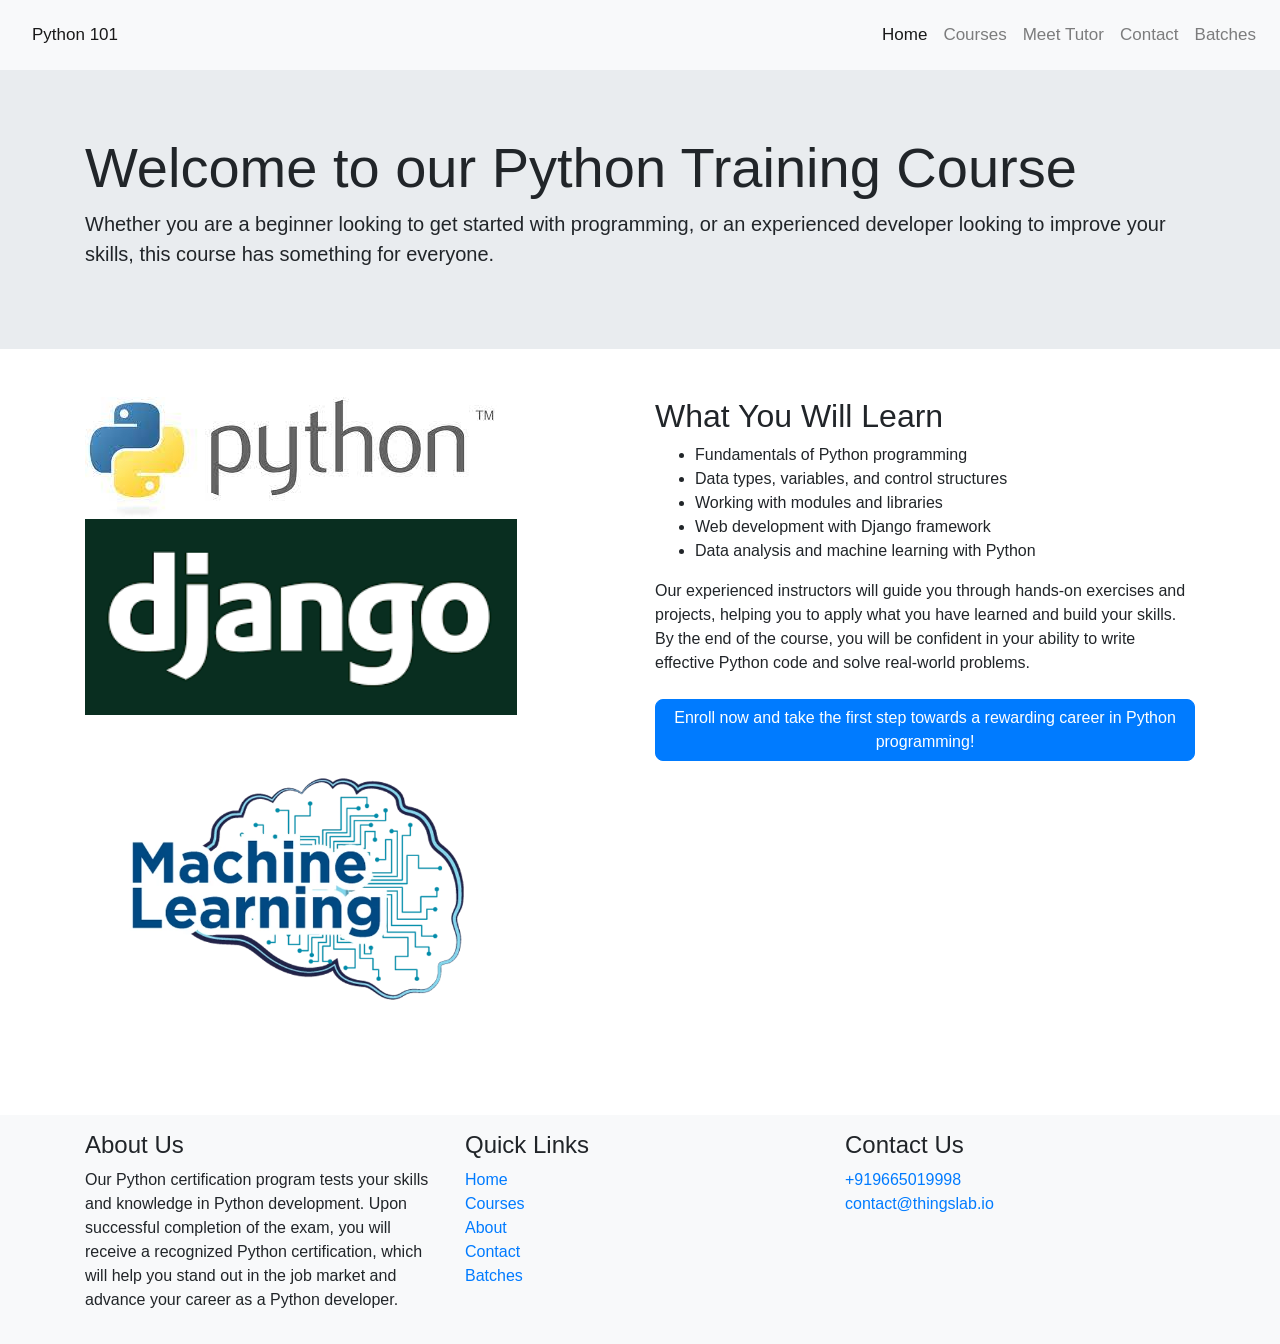
==== index.html @ 517a636e "python 101" ====
<html>
  <head>
    <title>Python Training</title>
    <link rel="stylesheet" href="https://stackpath.bootstrapcdn.com/bootstrap/4.5.2/css/bootstrap.min.css" integrity="sha384-JcKb8q3iqJ61gNV9KGb8thSsNjpSL0n8PARn9HuZOnIxN0hoP+VmmDGMN5t9UJ0Z" crossorigin="anonymous">
    <link rel="stylesheet" type="text/css" href="styles.css">
  </head>
  <body>

    <nav class="navbar navbar-expand-lg navbar-light bg-light">
      <a class="navbar-brand" href="#">Python 101</a>
      <button class="navbar-toggler" type="button" data-toggle="collapse" data-target="#navbarNav" aria-controls="navbarNav" aria-expanded="false" aria-label="Toggle navigation">
        <span class="navbar-toggler-icon"></span>
      </button>
      <div class="collapse navbar-collapse" id="navbarNav">
        <ul class="navbar-nav ml-auto">
          <li class="nav-item active">
            <a class="nav-link" href="index.html">Home</a>
          </li>
          <li class="nav-item">
		  <a class="nav-link" href="courses.html"> Courses</a>
          </li>
          <li class="nav-item">
            <a class="nav-link" href="about.html">Meet Tutor</a>
          </li>
          <li class="nav-item">
            <a class="nav-link" href="contact.html">Contact</a>
          </li>
          <li class="nav-item">
            <a class="nav-link" href="timeslots.html">Batches</a>
          </li>
        </ul>
      </div>
    </nav>
    <div class="jumbotron jumbotron-fluid">
      <div class="container">
        <h1 class="display-4">Welcome to our Python Training Course</h1>
        <p class="lead">Whether you are a beginner looking to get started with programming, or an experienced developer looking to improve your skills, this course has something for everyone.</p>
      </div>
    </div>
    <div class="container mt-5">
      <div class="row">
        <div class="col-md-6">
		<a href="courses.html"><img src="py.jpeg"  class="img-fluid" alt="Python logo"></a>
		<a href="courses.html"><img src="dj.png" style="width: 80%" class="img-fluid" alt="Django logo"></a>
		<a href="courses.html"><img src="ml.webp" class="img-fluid" style="width: 80%"    alt="Django logo"></a>
        </div>
        <div class="col-md-6">
          <h2>What You Will Learn</h2>
          <ul>
            <li>Fundamentals of Python programming</li>
            <li>Data types, variables, and control structures</li>
            <li>Working with modules and libraries</li>
            <li>Web development with Django framework</li>
            <li>Data analysis and machine learning with Python</li>
          </ul>
          <p>Our experienced instructors will guide you through hands-on exercises and projects, helping you to apply what you have learned and build your skills. By the end of the course, you will be confident in your ability to write effective Python code and solve real-world problems.</p>
          <div class="cta mt-4">
            <a href="courses.html" class="btn btn-primary">Enroll now and take the first step towards a rewarding career in Python programming!</a>
          </div>
        </div>
      </div>
    </div>
    <footer class="bg-light py-3 mt-5">
      <div class="container">
        <div class="row">
          <div class="col-md-4">
            <h4>About Us</h4>
            <p>

	    Our Python certification program tests your skills and knowledge in Python development. Upon successful completion of the exam, you will receive a recognized Python certification, which will help you stand out in the job market and advance your career as a Python developer.


</p>
          </div>
          <div class="col-md-4">
            <h4>Quick Links</h4>
            <ul class="list-unstyled">
              <li><a href="/">Home</a></li>
              <li><a href="courses.html">Courses</a></li>
              <li><a href="about.html">About</a></li>
              <li><a href="contact.html">Contact</a></li>
              <li><a href="timeslots.html">Batches</a></li>
            </ul>
          </div>
          <div class="col-md-4">
            <h4>Contact Us</h4>
            <p>
            <a href="tel:+919665019998">+919665019998</a><br>
            <a href="mailto:contact@thingslab.io">contact@thingslab.io</a></p>
          </div>
        </div>
      </div>
    </footer>
		 <script src="https://code.jquery.com/jquery-3.3.1.slim.min.js" integrity="sha384-q8i/X+965DzO0rT7abK41JStQIAqVgRVzpbzo5smXKp4YfRvH+8abtTE1Pi6jizo" crossorigin="anonymous"></script>
<script src="https://cdn.jsdelivr.net/npm/popper.js@1.14.3/dist/umd/popper.min.js" integrity="sha384-ZMP7rVo3mIykV+2+9J3UJ46jBk0WLaUAdn689aCwoqbBJiSnjAK/l8WvCWPIPm49" crossorigin="anonymous"></script>
<script src="https://cdn.jsdelivr.net/npm/bootstrap@4.1.3/dist/js/bootstrap.min.js" integrity="sha384-ChfqqxuZUCnJSK3+MXmPNIyE6ZbWh2IMqE241rYiqJxyMiZ6OW/JmZQ5stwEULTy" crossorigin="anonymous"></script>
---- styles.css ----
/* Style the navigation bar */
.navbar {
  background-color: #333;
  overflow: hidden;
}

/* Style the navigation links */
.navbar a {
  float: left;
  color: #f2f2f2;
  text-align: center;
  padding: 14px 16px;
  text-decoration: none;
  font-size: 17px;
}

/* Change the color of links on hover */
.navbar a:hover {
  background-color: #ddd;
  color: black;
}

/* Add a color to the active/current link */
.navbar a.active {
  background-color: #4CAF50;
  color: white;
}

/* Style the header */
.header {
  background-color: #f1f1f1;
  padding: 10px;
}

/* Style the content */
.content {
  background-color: #f1f1f1;
  padding: 10px;
}

/* Style the footer */
.footer {
  background-color: #333;
  color: white;
  padding: 15px;
}

/* Responsive layout - make the navigation bar and the content (inside the section and aside) sit on top of each other instead of next to each other */
@media (max-width: 600px) {
  .navbar, .content {
    width: 100%;
    float: none;
  }
}

/* Add a hover effect to the buttons */
.btn:hover {
  opacity: 0.8;
}

/* Add some rounded corners to the buttons */
.btn {
  border-radius: 8px;
}

/* Add a drop shadow to the form container */
.form-container {
  box-shadow: 0 4px 8px 0 rgba(0, 0, 0, 0.2), 0 6px 20px 0 rgba(0, 0, 0, 0.19);
}
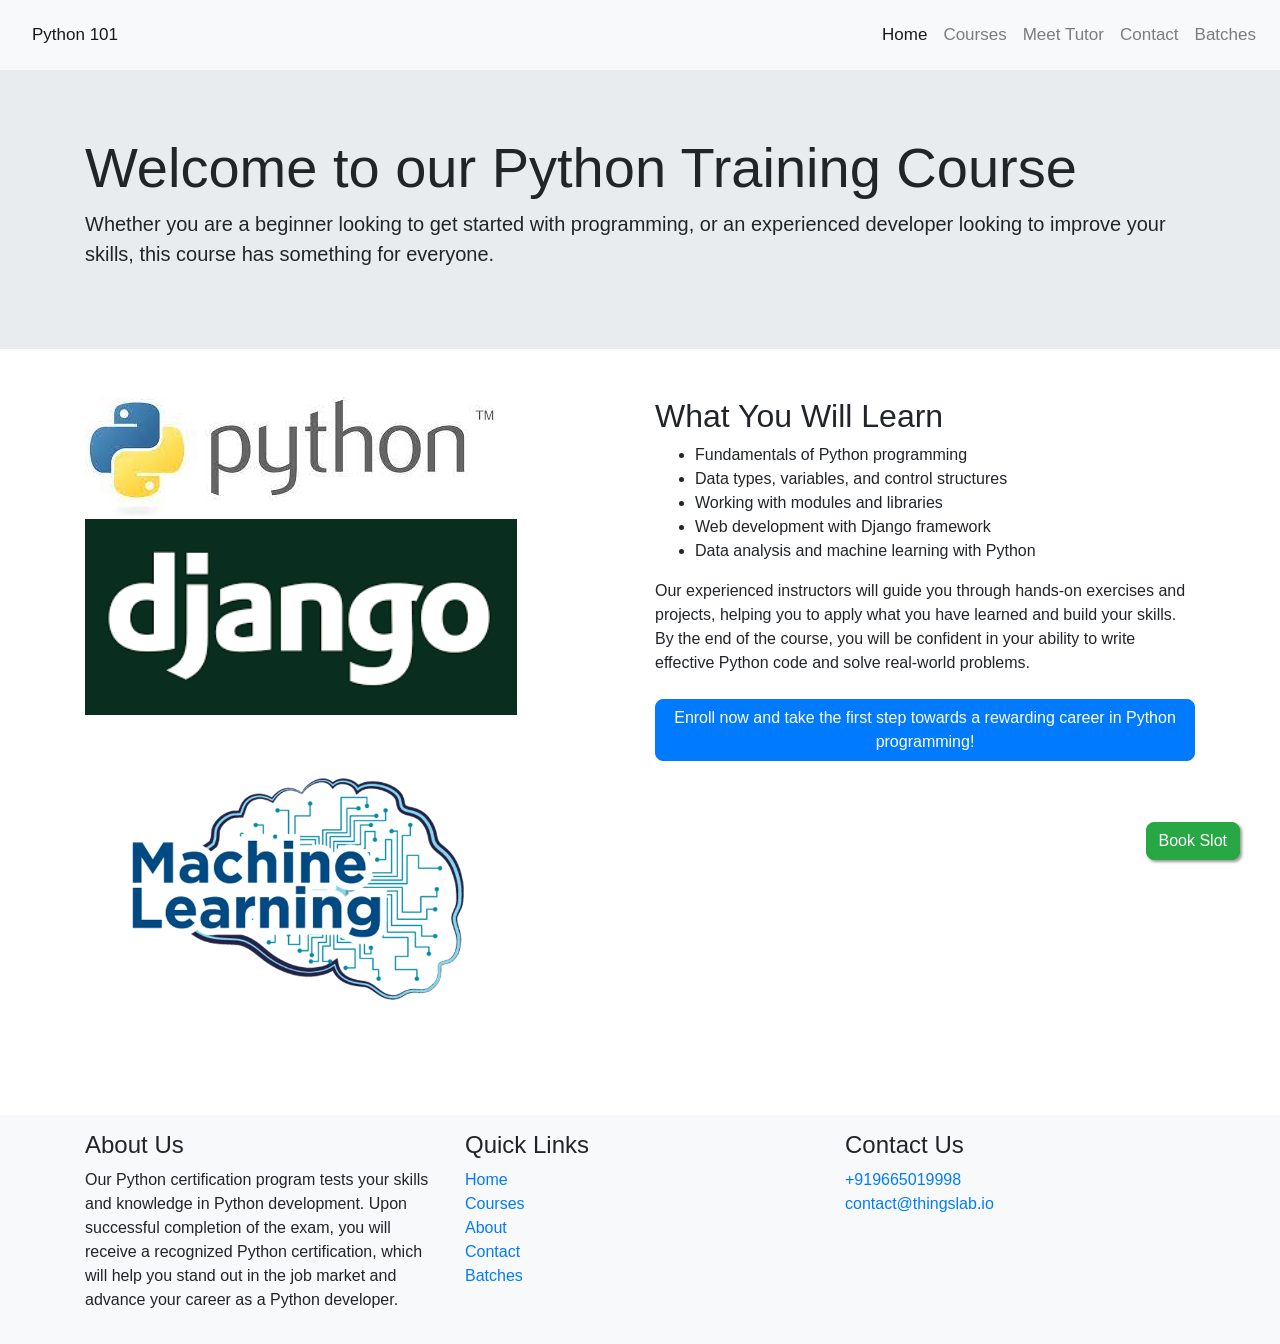
==== commit 3041c643: "slot booking" ====
--- a/index.html
+++ b/index.html
@@ -1,13 +1,15 @@
 <html>
   <head>
+    <meta name="viewport" content="width=device-width, initial-scale=1.0">
     <title>Python Training</title>
     <link rel="stylesheet" href="https://stackpath.bootstrapcdn.com/bootstrap/4.5.2/css/bootstrap.min.css" integrity="sha384-JcKb8q3iqJ61gNV9KGb8thSsNjpSL0n8PARn9HuZOnIxN0hoP+VmmDGMN5t9UJ0Z" crossorigin="anonymous">
     <link rel="stylesheet" type="text/css" href="styles.css">
+
   </head>
   <body>
 
     <nav class="navbar navbar-expand-lg navbar-light bg-light">
-      <a class="navbar-brand" href="#">Python 101</a>
+      <a class="navbar-brand" href="index.html">Python 101</a>
       <button class="navbar-toggler" type="button" data-toggle="collapse" data-target="#navbarNav" aria-controls="navbarNav" aria-expanded="false" aria-label="Toggle navigation">
         <span class="navbar-toggler-icon"></span>
       </button>
@@ -35,6 +37,7 @@
       <div class="container">
         <h1 class="display-4">Welcome to our Python Training Course</h1>
         <p class="lead">Whether you are a beginner looking to get started with programming, or an experienced developer looking to improve your skills, this course has something for everyone.</p>
+
       </div>
     </div>
     <div class="container mt-5">
@@ -90,6 +93,7 @@
           </div>
         </div>
       </div>
+		    <a href="timeslots.html" class="btn btn-success float">Book Slot</a>
     </footer>
 		 <script src="https://code.jquery.com/jquery-3.3.1.slim.min.js" integrity="sha384-q8i/X+965DzO0rT7abK41JStQIAqVgRVzpbzo5smXKp4YfRvH+8abtTE1Pi6jizo" crossorigin="anonymous"></script>
 <script src="https://cdn.jsdelivr.net/npm/popper.js@1.14.3/dist/umd/popper.min.js" integrity="sha384-ZMP7rVo3mIykV+2+9J3UJ46jBk0WLaUAdn689aCwoqbBJiSnjAK/l8WvCWPIPm49" crossorigin="anonymous"></script>
--- a/styles.css
+++ b/styles.css
@@ -68,3 +68,13 @@
   box-shadow: 0 4px 8px 0 rgba(0, 0, 0, 0.2), 0 6px 20px 0 rgba(0, 0, 0, 0.19);
 }
 
+
+.float{
+	position:fixed;
+	bottom:40px;
+	right:40px;
+	color:#FFF;
+	text-align:center;
+	box-shadow: 2px 2px 3px #999;
+}
+
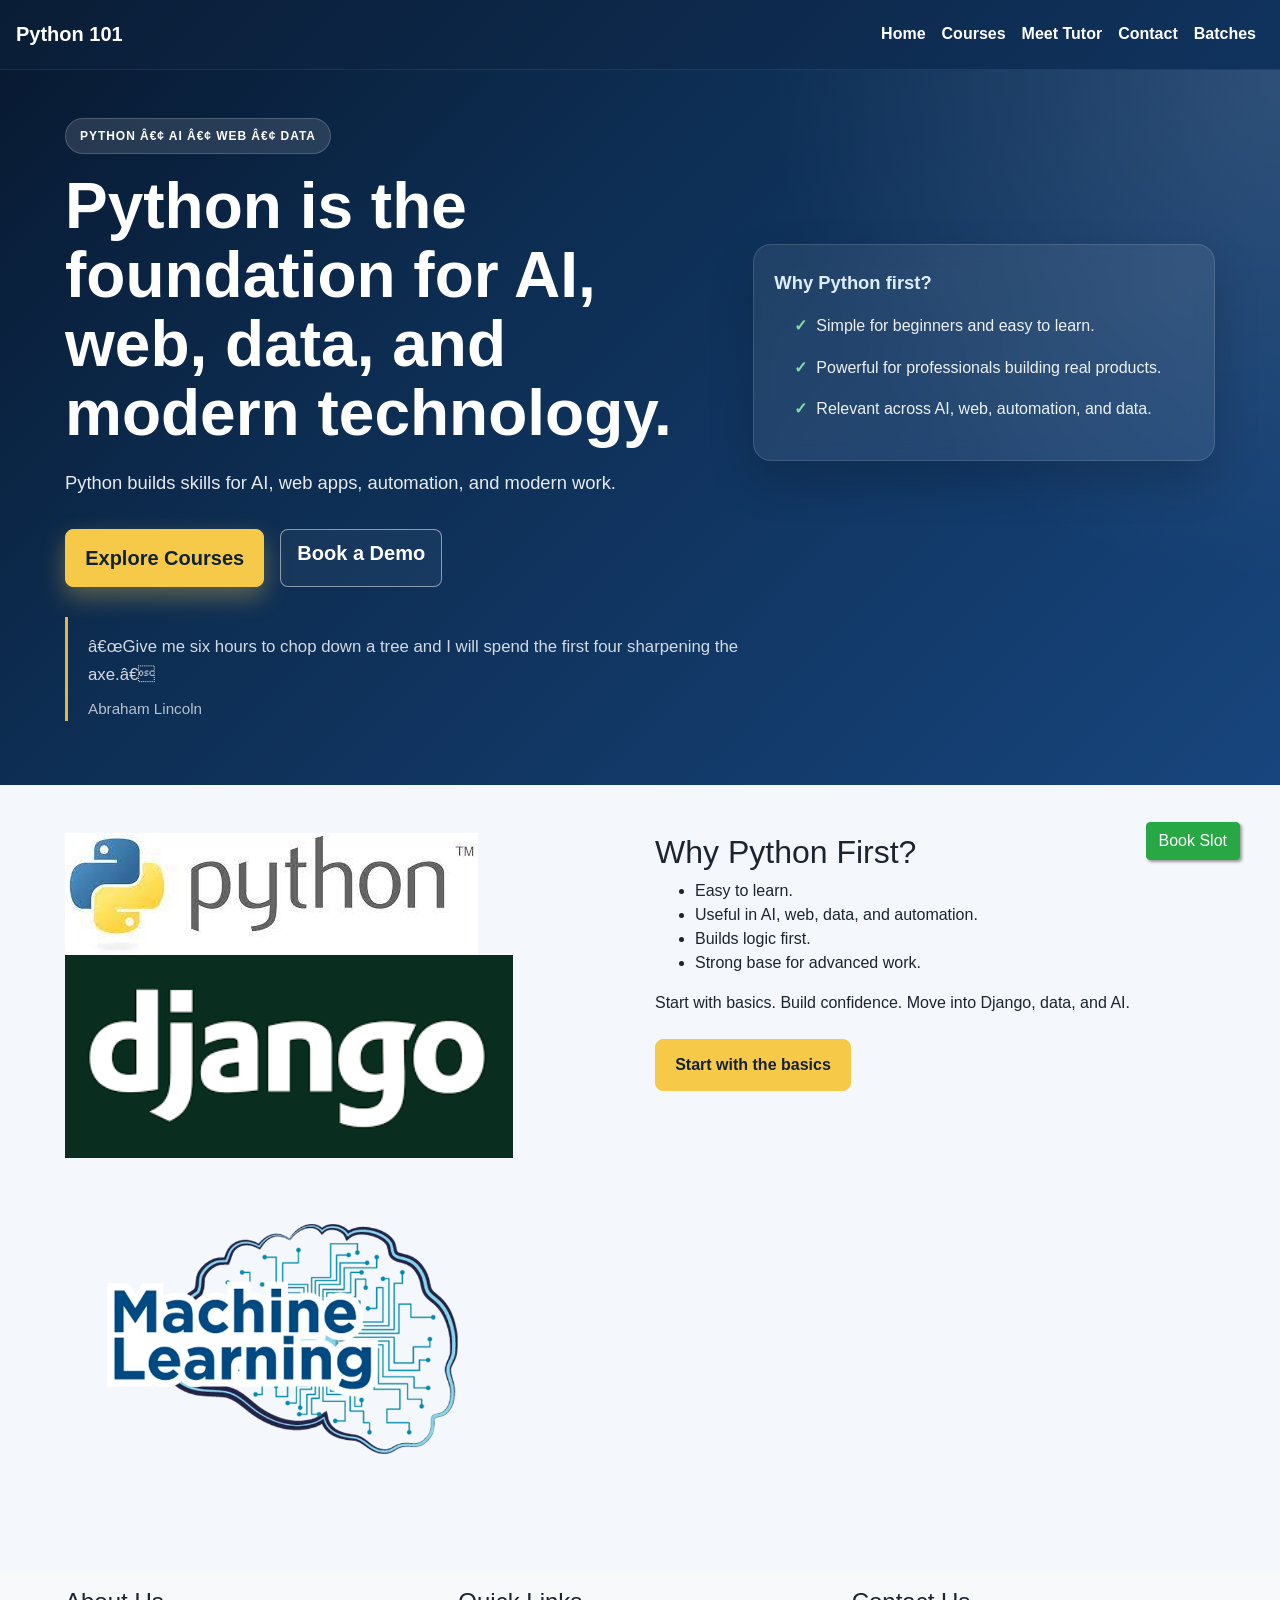
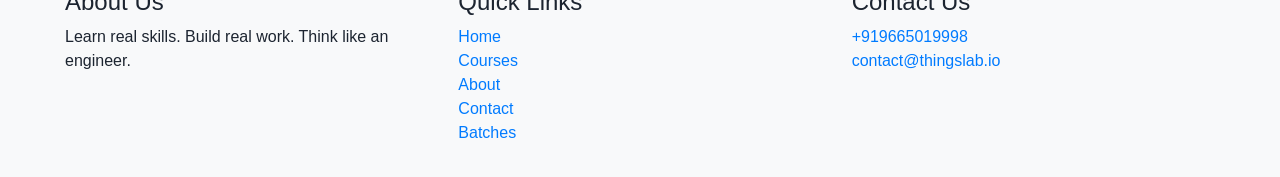
==== commit fb8dca09: "changes" ====
--- a/index.html
+++ b/index.html
@@ -1,5 +1,14 @@
 <html>
   <head>
+	  <!-- Google tag (gtag.js) -->
+<script async src="https://www.googletagmanager.com/gtag/js?id=G-PQC0YWSY7Z"></script>
+<script>
+  window.dataLayer = window.dataLayer || [];
+  function gtag(){dataLayer.push(arguments);}
+  gtag('js', new Date());
+
+  gtag('config', 'G-PQC0YWSY7Z');
+</script>
     <meta name="viewport" content="width=device-width, initial-scale=1.0">
     <title>Python Training</title>
     <link rel="stylesheet" href="https://stackpath.bootstrapcdn.com/bootstrap/4.5.2/css/bootstrap.min.css" integrity="sha384-JcKb8q3iqJ61gNV9KGb8thSsNjpSL0n8PARn9HuZOnIxN0hoP+VmmDGMN5t9UJ0Z" crossorigin="anonymous">
@@ -19,7 +28,7 @@
             <a class="nav-link" href="index.html">Home</a>
           </li>
           <li class="nav-item">
-		  <a class="nav-link" href="courses.html"> Courses</a>
+		  <a class="nav-link" href="courses.html">Courses</a>
           </li>
           <li class="nav-item">
             <a class="nav-link" href="about.html">Meet Tutor</a>
@@ -33,11 +42,38 @@
         </ul>
       </div>
     </nav>
-    <div class="jumbotron jumbotron-fluid">
-      <div class="container">
-        <h1 class="display-4">Welcome to our Python Training Course</h1>
-        <p class="lead">Whether you are a beginner looking to get started with programming, or an experienced developer looking to improve your skills, this course has something for everyone.</p>
+    <div class="hero-shell">
+      <div class="container py-5">
+        <div class="row align-items-center">
+          <div class="col-lg-7">
+            <div class="hero-badge">Python • AI • Web • Data</div>
+            <h1 class="hero-title">Python is the foundation for AI, web, data, and modern technology.</h1>
+            <p class="hero-lead">
+              Python builds skills for AI, web apps, automation, and modern work.
+            </p>
 
+            <div class="hero-actions">
+              <a class="btn btn-primary btn-lg hero-btn-primary" href="courses.html">Explore Courses</a>
+              <a class="btn btn-outline-primary btn-lg hero-btn-secondary" href="timeslots.html">Book a Demo</a>
+            </div>
+          </div>
+
+          <div class="col-lg-5">
+            <div class="hero-panel">
+              <div class="hero-panel-header">Why Python first?</div>
+              <ul class="hero-points">
+                <li>Simple for beginners and easy to learn.</li>
+                <li>Powerful for professionals building real products.</li>
+                <li>Relevant across AI, web, automation, and data.</li>
+              </ul>
+            </div>
+          </div>
+        </div>
+
+        <blockquote class="hero-quote">
+          <p>“Give me six hours to chop down a tree and I will spend the first four sharpening the axe.”</p>
+          <footer>Abraham Lincoln</footer>
+        </blockquote>
       </div>
     </div>
     <div class="container mt-5">
@@ -48,17 +84,16 @@
 		<a href="courses.html"><img src="ml.webp" class="img-fluid" style="width: 80%"    alt="Django logo"></a>
         </div>
         <div class="col-md-6">
-          <h2>What You Will Learn</h2>
+          <h2>Why Python First?</h2>
           <ul>
-            <li>Fundamentals of Python programming</li>
-            <li>Data types, variables, and control structures</li>
-            <li>Working with modules and libraries</li>
-            <li>Web development with Django framework</li>
-            <li>Data analysis and machine learning with Python</li>
+            <li>Easy to learn.</li>
+            <li>Useful in AI, web, data, and automation.</li>
+            <li>Builds logic first.</li>
+            <li>Strong base for advanced work.</li>
           </ul>
-          <p>Our experienced instructors will guide you through hands-on exercises and projects, helping you to apply what you have learned and build your skills. By the end of the course, you will be confident in your ability to write effective Python code and solve real-world problems.</p>
+          <p>Start with basics. Build confidence. Move into Django, data, and AI.</p>
           <div class="cta mt-4">
-            <a href="courses.html" class="btn btn-primary">Enroll now and take the first step towards a rewarding career in Python programming!</a>
+            <a href="courses.html" class="btn btn-primary">Start with the basics</a>
           </div>
         </div>
       </div>
@@ -69,11 +104,10 @@
           <div class="col-md-4">
             <h4>About Us</h4>
             <p>
-
-	    Our Python certification program tests your skills and knowledge in Python development. Upon successful completion of the exam, you will receive a recognized Python certification, which will help you stand out in the job market and advance your career as a Python developer.
-
-
-</p>
+              Learn real skills.
+              Build real work.
+              Think like an engineer.
+            </p>
           </div>
           <div class="col-md-4">
             <h4>Quick Links</h4>
--- a/styles.css
+++ b/styles.css
@@ -1,80 +1,440 @@
-/* Style the navigation bar */
+body {
+  background: #f5f7fb;
+  color: #1b2430;
+  font-family: Arial, Helvetica, sans-serif;
+}
+
+.hero-shell {
+  background: linear-gradient(135deg, #081a32 0%, #0d2d52 35%, #17457d 100%);
+  color: #fff;
+  position: relative;
+  overflow: hidden;
+}
+
+.hero-shell::before {
+  content: "";
+  position: absolute;
+  inset: 0;
+  background: radial-gradient(circle at top right, rgba(255,255,255,0.12), transparent 35%);
+  pointer-events: none;
+}
+
+.hero-shell .container {
+  position: relative;
+  z-index: 1;
+}
+
+.hero-badge {
+  display: inline-block;
+  padding: 8px 14px;
+  border-radius: 999px;
+  background: rgba(255, 255, 255, 0.12);
+  border: 1px solid rgba(255, 255, 255, 0.18);
+  font-size: 12px;
+  font-weight: 700;
+  letter-spacing: 0.08em;
+  text-transform: uppercase;
+  margin-bottom: 18px;
+}
+
+.hero-title {
+  font-size: clamp(2.3rem, 5vw, 4rem);
+  line-height: 1.08;
+  font-weight: 800;
+  max-width: 700px;
+  margin-bottom: 18px;
+}
+
+.hero-lead {
+  font-size: 1.15rem;
+  line-height: 1.8;
+  color: rgba(255, 255, 255, 0.9);
+  max-width: 680px;
+  margin-bottom: 30px;
+}
+
+.hero-actions {
+  display: flex;
+  flex-wrap: wrap;
+  gap: 16px;
+  margin-top: 12px;
+}
+
+.hero-btn-primary {
+  background: #f7c948;
+  border-color: #f7c948;
+  color: #122235;
+  font-weight: 700;
+  box-shadow: 0 10px 25px rgba(247, 201, 72, 0.35);
+}
+
+.hero-btn-primary:hover {
+  background: #f5bc1f;
+  border-color: #f5bc1f;
+  color: #122235;
+}
+
+.hero-btn-secondary {
+  border-color: rgba(255,255,255,0.5);
+  color: #fff;
+  background: rgba(255,255,255,0.04);
+  font-weight: 600;
+}
+
+.hero-btn-secondary:hover {
+  background: rgba(255,255,255,0.12);
+  color: #fff;
+}
+
+.hero-panel {
+  background: rgba(255, 255, 255, 0.08);
+  border: 1px solid rgba(255, 255, 255, 0.12);
+  border-radius: 18px;
+  padding: 24px 20px;
+  box-shadow: 0 20px 45px rgba(0,0,0,0.18);
+  backdrop-filter: blur(10px);
+}
+
+.hero-panel-header {
+  font-size: 1.15rem;
+  font-weight: 700;
+  margin-bottom: 16px;
+  color: #dfeeff;
+}
+
+.hero-points {
+  margin: 0;
+  padding-left: 20px;
+  list-style: none;
+}
+
+.hero-points li {
+  position: relative;
+  padding-left: 22px;
+  margin-bottom: 14px;
+  line-height: 1.7;
+  color: rgba(255,255,255,0.92);
+}
+
+.hero-points li::before {
+  content: "✓";
+  position: absolute;
+  left: 0;
+  top: 0;
+  color: #7fe0a4;
+  font-weight: 700;
+}
+
+.hero-quote {
+  max-width: 760px;
+  margin-top: 30px;
+  padding: 16px 20px 0 20px;
+  border-left: 3px solid rgba(247, 201, 72, 0.9);
+  color: rgba(255,255,255,0.82);
+}
+
+.hero-quote p {
+  margin: 0;
+  font-size: 1.05rem;
+  line-height: 1.7;
+}
+
+.hero-quote footer {
+  margin-top: 8px;
+  color: rgba(255,255,255,0.7);
+  font-size: 0.95rem;
+}
+
+body {
+  background: #f4f7fb;
+  color: #1c2430;
+  font-family: Arial, Helvetica, sans-serif;
+}
+
 .navbar {
-  background-color: #333;
-  overflow: hidden;
-}
-
-/* Style the navigation links */
-.navbar a {
-  float: left;
-  color: #f2f2f2;
+  background: linear-gradient(135deg, #0a1d36 0%, #10335e 100%) !important;
+  border-bottom: 1px solid rgba(255,255,255,0.08);
+  padding: 0.9rem 1rem;
+}
+
+.navbar-brand,
+.navbar .nav-link {
+  color: #fff !important;
+  font-weight: 600;
+}
+
+.navbar .nav-link:hover {
+  color: #dfeeff !important;
+}
+
+.page-hero {
+  background: linear-gradient(135deg, #081a32 0%, #0d2d52 35%, #17457d 100%);
+  color: #fff;
+  padding: 64px 0 52px;
+  border-bottom: 1px solid rgba(255,255,255,0.08);
+}
+
+.page-hero .container {
+  position: relative;
+}
+
+.page-hero h1 {
+  font-size: clamp(2.2rem, 4vw, 3.4rem);
+  line-height: 1.1;
+  font-weight: 800;
+  margin-bottom: 18px;
+  max-width: 760px;
+}
+
+.page-hero .lead {
+  font-size: 1.12rem;
+  line-height: 1.8;
+  color: rgba(255,255,255,0.9);
+  max-width: 760px;
+}
+
+.page-hero .hero-kicker {
+  display: inline-block;
+  padding: 8px 14px;
+  border-radius: 999px;
+  background: rgba(255,255,255,0.08);
+  border: 1px solid rgba(255,255,255,0.12);
+  letter-spacing: 0.08em;
+  text-transform: uppercase;
+  font-size: 11px;
+  font-weight: 700;
+  color: #dfeeff;
+  margin-bottom: 18px;
+}
+
+.page-hero .hero-card {
+  background: rgba(255,255,255,0.06);
+  border: 1px solid rgba(255,255,255,0.1);
+  border-left: 4px solid #f7c948;
+  border-radius: 14px;
+  padding: 18px 20px;
+  box-shadow: 0 18px 35px rgba(0,0,0,0.14);
+  max-width: 820px;
+}
+
+.btn-primary {
+  background: #f7c948;
+  border-color: #f7c948;
+  color: #122235;
+  font-weight: 700;
+  border-radius: 8px;
+  padding: 0.8rem 1.2rem;
+}
+
+.btn-primary:hover {
+  background: #f5bc1f;
+  border-color: #f5bc1f;
+  color: #122235;
+}
+
+.btn-outline-primary {
+  border-color: rgba(255,255,255,0.5);
+  color: #fff;
+  background: rgba(255,255,255,0.04);
+  border-radius: 8px;
+}
+
+.btn-outline-primary:hover {
+  background: rgba(255,255,255,0.12);
+  color: #fff;
+}
+
+.card,
+.form-control,
+textarea,
+select {
+  border-radius: 12px !important;
+}
+
+.card {
+  border: 1px solid #e4ebf5;
+  box-shadow: 0 10px 24px rgba(16, 41, 66, 0.06);
+  background: #fff;
+}
+
+.card-body {
+  padding: 1.5rem;
+}
+
+.container {
+  max-width: 1180px;
+}
+
+.page-section {
+  padding: 52px 0;
+}
+
+.site-footer {
+  background: linear-gradient(135deg, #081a32 0%, #0d2d52 100%);
+  color: rgba(255,255,255,0.9);
+  padding: 48px 0 24px;
+  margin-top: 60px;
+}
+
+.site-footer a {
+  color: #dfeeff;
+}
+
+.site-footer h4 {
+  color: #fff;
+  font-size: 1.15rem;
+  margin-bottom: 1rem;
+}
+
+.site-footer p,
+.site-footer li,
+.site-footer a {
+  color: rgba(255,255,255,0.8);
+}
+
+.form-container,
+.form-control,
+textarea,
+select {
+  box-shadow: 0 8px 20px rgba(16, 41, 66, 0.04);
+}
+
+.float {
+  position: fixed;
+  bottom: 40px;
+  right: 40px;
+  color: #FFF;
   text-align: center;
-  padding: 14px 16px;
-  text-decoration: none;
-  font-size: 17px;
-}
-
-/* Change the color of links on hover */
-.navbar a:hover {
-  background-color: #ddd;
-  color: black;
-}
-
-/* Add a color to the active/current link */
-.navbar a.active {
-  background-color: #4CAF50;
-  color: white;
-}
-
-/* Style the header */
-.header {
-  background-color: #f1f1f1;
-  padding: 10px;
-}
-
-/* Style the content */
-.content {
-  background-color: #f1f1f1;
-  padding: 10px;
-}
-
-/* Style the footer */
-.footer {
-  background-color: #333;
-  color: white;
-  padding: 15px;
-}
-
-/* Responsive layout - make the navigation bar and the content (inside the section and aside) sit on top of each other instead of next to each other */
+  box-shadow: 2px 2px 3px #999;
+}
+
 @media (max-width: 600px) {
   .navbar, .content {
     width: 100%;
     float: none;
   }
-}
-
-/* Add a hover effect to the buttons */
-.btn:hover {
-  opacity: 0.8;
-}
-
-/* Add some rounded corners to the buttons */
-.btn {
+
+  .page-hero {
+    padding-top: 44px;
+    padding-bottom: 36px;
+  }
+
+  .hero-actions {
+    display: block;
+  }
+
+  .hero-actions .btn {
+    width: 100%;
+    margin-bottom: 10px;
+  }
+}
+
+
+/* Toast notification */
+.toast-notice {
+  position: fixed;
+  top: 24px;
+  right: 24px;
+  z-index: 1080;
+  display: flex;
+  align-items: flex-start;
+  gap: 14px;
+  width: 380px;
+  max-width: calc(100vw - 32px);
+  padding: 16px 16px 16px 18px;
+  background: #ffffff;
+  color: #1b2430;
+  border-radius: 12px;
+  border-left: 5px solid #17457d;
+  box-shadow: 0 18px 40px rgba(8, 26, 50, 0.22);
+  opacity: 0;
+  visibility: hidden;
+  transform: translateY(-16px);
+  transition: opacity 0.25s ease, transform 0.25s ease, visibility 0.25s;
+}
+
+.toast-notice.show {
+  opacity: 1;
+  visibility: visible;
+  transform: translateY(0);
+}
+
+.toast-icon {
+  flex: 0 0 34px;
+  height: 34px;
+  border-radius: 50%;
+  display: flex;
+  align-items: center;
+  justify-content: center;
+  font-weight: bold;
+  font-size: 1.1rem;
+  color: #ffffff;
+  background: #17457d;
+}
+
+.toast-content {
+  flex: 1;
+  min-width: 0;
+}
+
+.toast-title {
+  font-weight: bold;
+  margin-bottom: 2px;
+}
+
+.toast-message {
+  font-size: 0.95rem;
+  line-height: 1.45;
+  color: #4a5668;
+}
+
+.toast-close {
+  background: none;
+  border: 0;
+  font-size: 1.4rem;
+  line-height: 1;
+  color: #8a94a3;
+  cursor: pointer;
+  padding: 0 2px;
+}
+
+.toast-close:hover {
+  color: #1b2430;
+}
+
+.toast-success { border-left-color: #1f9d55; }
+.toast-success .toast-icon { background: #1f9d55; }
+.toast-error { border-left-color: #d64545; }
+.toast-error .toast-icon { background: #d64545; }
+
+.toast-info .toast-icon {
+  background: transparent;
+  border: 3px solid #d7e1ee;
+  border-top-color: #17457d;
+  animation: toast-spin 0.8s linear infinite;
+}
+
+@keyframes toast-spin {
+  to { transform: rotate(360deg); }
+}
+
+@media (max-width: 576px) {
+  .toast-notice {
+    top: 16px;
+    right: 16px;
+    left: 16px;
+    width: auto;
+    max-width: none;
+  }
+}
+
+.upcoming-note {
+  margin-bottom: 1rem;
+  padding: 12px 14px;
   border-radius: 8px;
-}
-
-/* Add a drop shadow to the form container */
-.form-container {
-  box-shadow: 0 4px 8px 0 rgba(0, 0, 0, 0.2), 0 6px 20px 0 rgba(0, 0, 0, 0.19);
-}
-
-
-.float{
-	position:fixed;
-	bottom:40px;
-	right:40px;
-	color:#FFF;
-	text-align:center;
-	box-shadow: 2px 2px 3px #999;
-}
-
+  background: #fff8e1;
+  border-left: 4px solid #f7c948;
+  color: #5a4a12;
+  font-size: 0.95rem;
+  line-height: 1.5;
+}
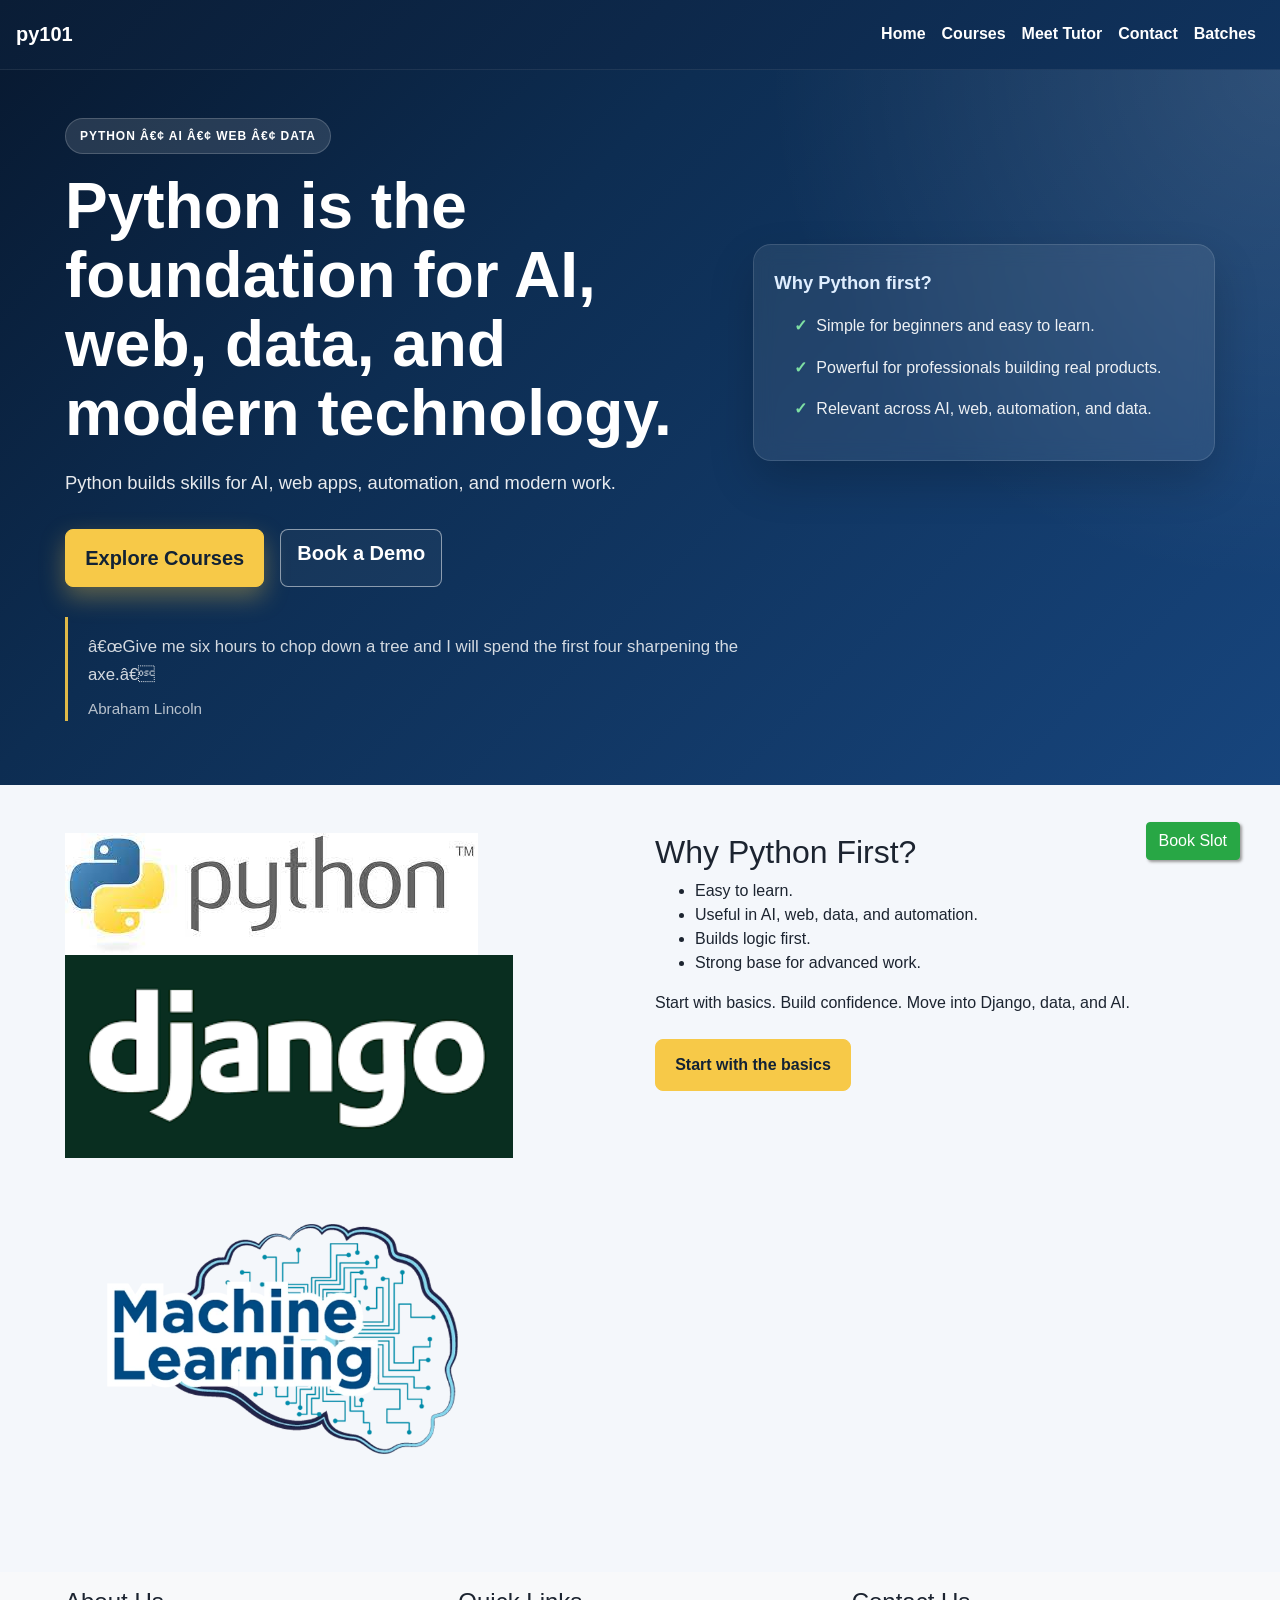
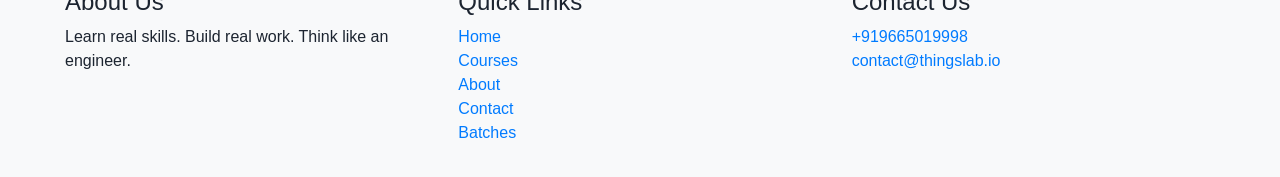
==== commit 148cf25b: "Rename header brand to py101 Co-Authored-By: Claude Opus 5.5 <noreply@anthropic.com>" ====
--- a/index.html
+++ b/index.html
@@ -18,7 +18,7 @@
   <body>
 
     <nav class="navbar navbar-expand-lg navbar-light bg-light">
-      <a class="navbar-brand" href="index.html">Python 101</a>
+      <a class="navbar-brand" href="index.html">py101</a>
       <button class="navbar-toggler" type="button" data-toggle="collapse" data-target="#navbarNav" aria-controls="navbarNav" aria-expanded="false" aria-label="Toggle navigation">
         <span class="navbar-toggler-icon"></span>
       </button>
@@ -112,7 +112,7 @@
           <div class="col-md-4">
             <h4>Quick Links</h4>
             <ul class="list-unstyled">
-              <li><a href="/">Home</a></li>
+              <li><a href="index.html">Home</a></li>
               <li><a href="courses.html">Courses</a></li>
               <li><a href="about.html">About</a></li>
               <li><a href="contact.html">Contact</a></li>
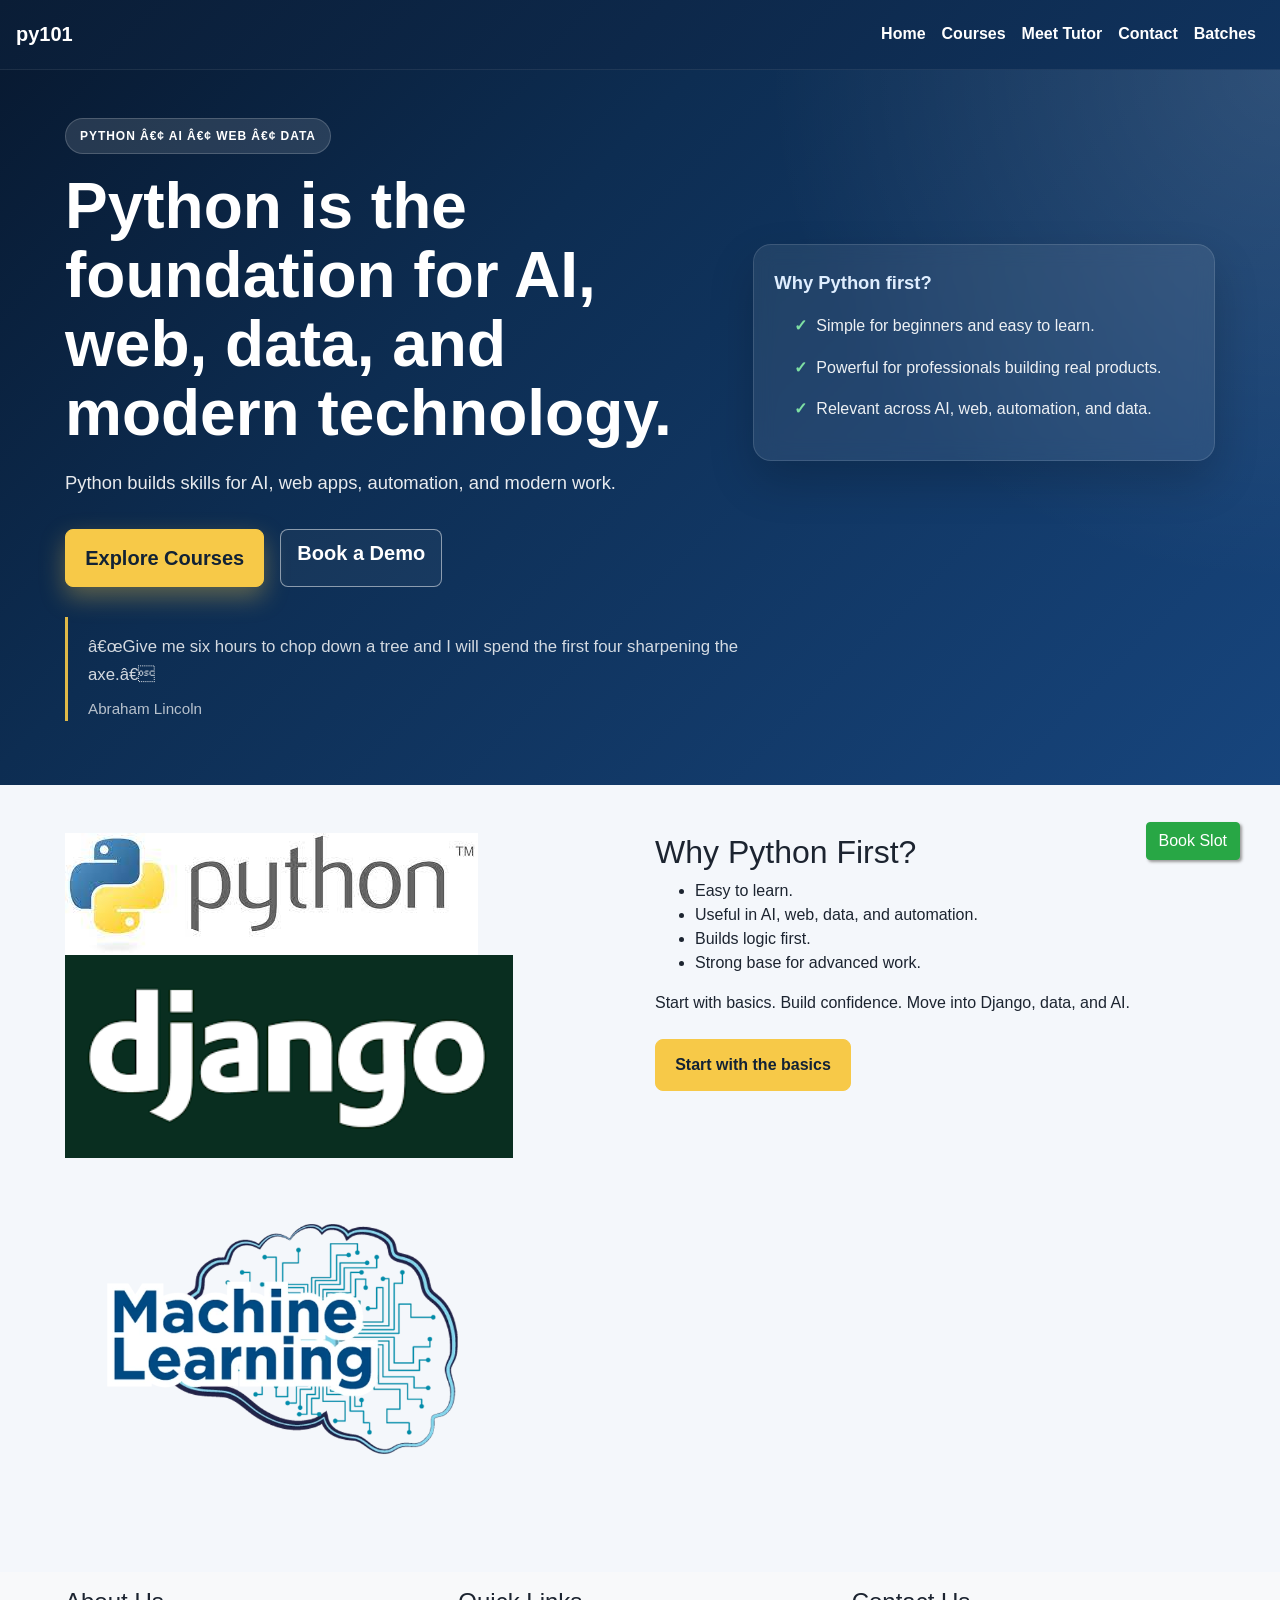
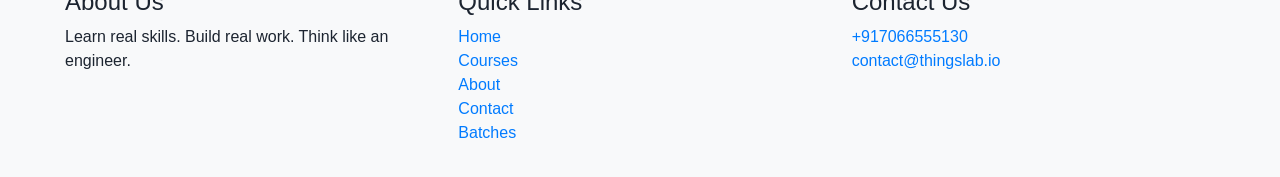
==== commit 1c79f8c6: "Update contact phone number to +917066555130 Co-Authored-By: Claude Opus 5.5 <noreply@anthropic.com>" ====
--- a/index.html
+++ b/index.html
@@ -122,7 +122,7 @@
           <div class="col-md-4">
             <h4>Contact Us</h4>
             <p>
-            <a href="tel:+919665019998">+919665019998</a><br>
+            <a href="tel:+917066555130">+917066555130</a><br>
             <a href="mailto:contact@thingslab.io">contact@thingslab.io</a></p>
           </div>
         </div>
--- a/styles.css
+++ b/styles.css
@@ -438,3 +438,69 @@
   font-size: 0.95rem;
   line-height: 1.5;
 }
+
+.course-topics {
+  margin-bottom: 1rem;
+}
+
+.course-topics summary {
+  color: #17457d;
+  font-weight: 700;
+  cursor: pointer;
+}
+
+.course-topics ul {
+  margin: 0.75rem 0 0;
+  padding-left: 1.2rem;
+  font-size: 0.95rem;
+}
+
+.course-topics li {
+  margin-bottom: 0.25rem;
+}
+
+.tutor-stats {
+  display: grid;
+  grid-template-columns: 1fr 1fr;
+  gap: 12px;
+}
+
+.tutor-stat {
+  background: #fff;
+  border: 1px solid #e4ebf5;
+  border-left: 4px solid #f7c948;
+  border-radius: 12px;
+  padding: 12px 14px;
+  box-shadow: 0 10px 24px rgba(16, 41, 66, 0.06);
+}
+
+.tutor-stat strong {
+  display: block;
+  font-size: 1.3rem;
+  color: #10335e;
+}
+
+.tutor-stat span {
+  font-size: 0.85rem;
+  color: #5b6b80;
+}
+
+.tutor-points {
+  padding-left: 0;
+  list-style: none;
+}
+
+.tutor-points li {
+  position: relative;
+  padding-left: 28px;
+  margin-bottom: 12px;
+  line-height: 1.7;
+}
+
+.tutor-points li::before {
+  content: "✓";
+  position: absolute;
+  left: 0;
+  color: #1f9d55;
+  font-weight: 700;
+}
